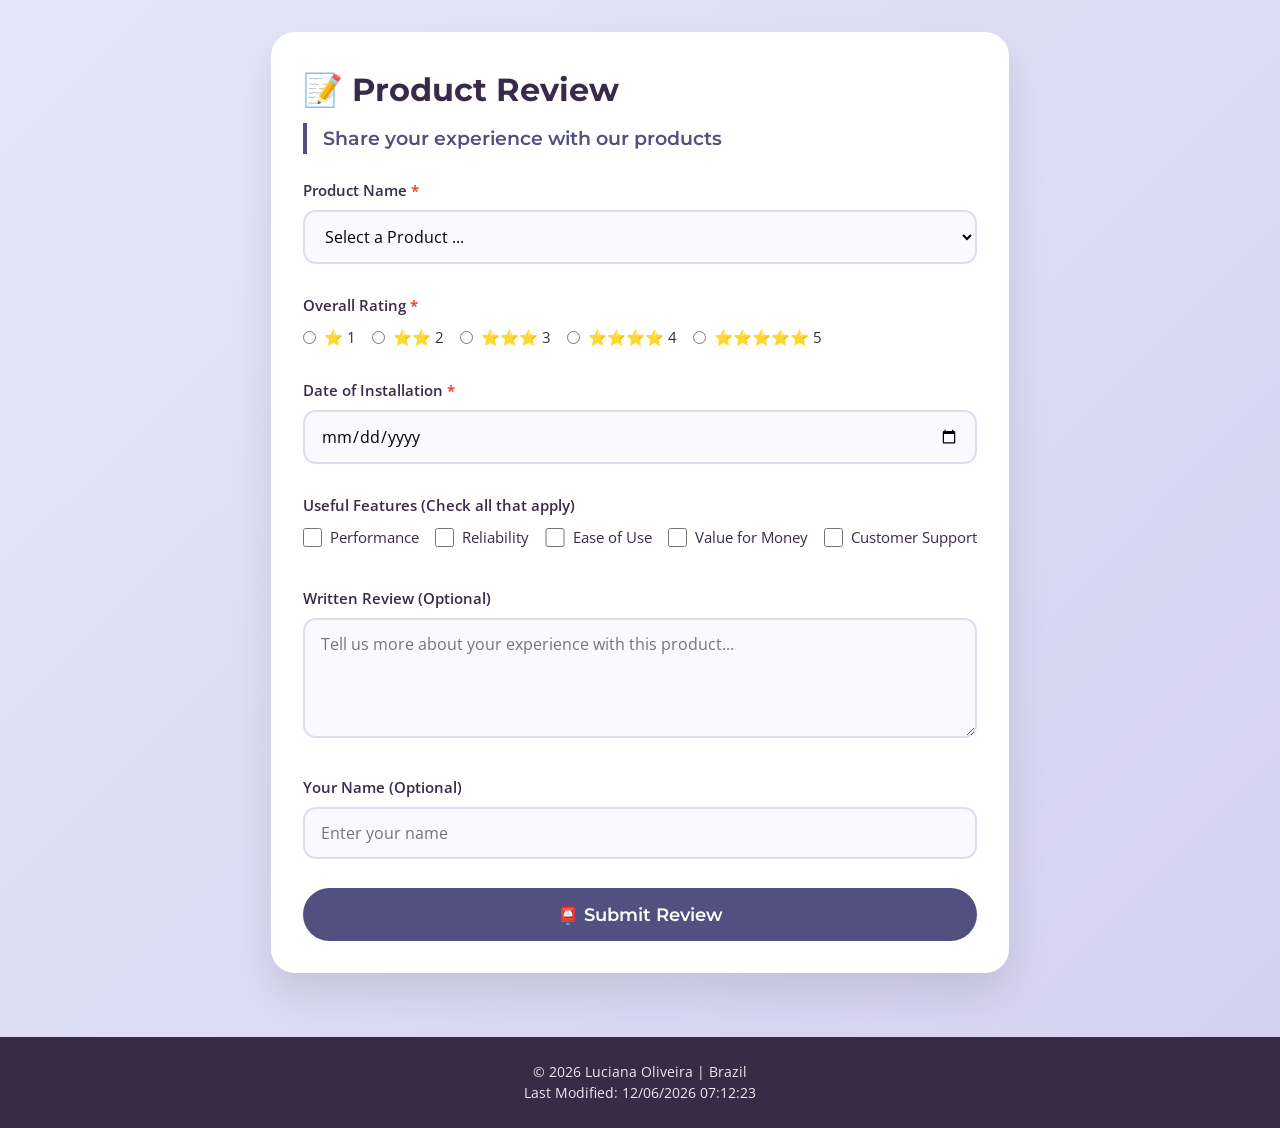
==== form.html @ 60aec1c1 "Week 05 Product Review Form -First Commit" ====
<!DOCTYPE html>
<html lang="en">
<head>
    <meta charset="UTF-8">
    <meta name="viewport" content="width=device-width, initial-scale=1.0">
    <meta name="author" content="Luciana Oliveira">
    <meta name="description" content="Product review form - Share your feedback on our featured products">
    <title>The Right City | Product Review Form</title>
    <link rel="preconnect" href="https://fonts.googleapis.com">
    <link rel="preconnect" href="https://fonts.gstatic.com" crossorigin>
    <link href="https://fonts.googleapis.com/css2?family=Montserrat:wght@400;500;600;700;800&family=Open+Sans:wght@400;500;600;700&display=swap" rel="stylesheet">
    <link rel="stylesheet" href="styles/form.css">
</head>
<body>
    <main class="container">
        <div class="form-card">
            <h1>📝 Product Review</h1>
            <h2>Share your experience with our products</h2>
            
            <form id="reviewForm" method="get" action="review.html">
                <!-- Product Name - Select element -->
                <div class="form-group">
                    <label for="productName" class="required-label">Product Name</label>
                    <select id="productName" name="productName" required>
                        <option value="" disabled selected>Select a Product ...</option>
                    </select>
                </div>
                
                <!-- Overall Rating - Radio buttons (1-5 stars) -->
                <div class="form-group">
                    <label class="required-label">Overall Rating</label>
                    <div class="rating-simple">
                        <label class="rating-option">
                            <input type="radio" name="rating" value="1" required> ⭐ 1
                        </label>
                        <label class="rating-option">
                            <input type="radio" name="rating" value="2"> ⭐⭐ 2
                        </label>
                        <label class="rating-option">
                            <input type="radio" name="rating" value="3"> ⭐⭐⭐ 3
                        </label>
                        <label class="rating-option">
                            <input type="radio" name="rating" value="4"> ⭐⭐⭐⭐ 4
                        </label>
                        <label class="rating-option">
                            <input type="radio" name="rating" value="5"> ⭐⭐⭐⭐⭐ 5
                        </label>
                    </div>
                </div>
                
                <!-- Date of Installation -->
                <div class="form-group">
                    <label for="installDate" class="required-label">Date of Installation</label>
                    <input type="date" id="installDate" name="installDate" required>
                </div>
                
                <!-- Useful Features - Checkboxes -->
                <div class="form-group">
                    <label>Useful Features (Check all that apply)</label>
                    <div class="checkbox-group">
                        <label class="checkbox-option">
                            <input type="checkbox" id="featurePerformance" name="features" value="performance">
                            <span>Performance</span>
                        </label>
                        <label class="checkbox-option">
                            <input type="checkbox" id="featureReliability" name="features" value="reliability">
                            <span>Reliability</span>
                        </label>
                        <label class="checkbox-option">
                            <input type="checkbox" id="featureEaseOfUse" name="features" value="easeOfUse">
                            <span>Ease of Use</span>
                        </label>
                        <label class="checkbox-option">
                            <input type="checkbox" id="featureValue" name="features" value="value">
                            <span>Value for Money</span>
                        </label>
                        <label class="checkbox-option">
                            <input type="checkbox" id="featureSupport" name="features" value="support">
                            <span>Customer Support</span>
                        </label>
                    </div>
                </div>
                
                <!-- Written Review - Textarea -->
                <div class="form-group">
                    <label for="writtenReview">Written Review (Optional)</label>
                    <textarea id="writtenReview" name="writtenReview" placeholder="Tell us more about your experience with this product..."></textarea>
                </div>
                
                <!-- User Name - Text input -->
                <div class="form-group">
                    <label for="userName">Your Name (Optional)</label>
                    <input type="text" id="userName" name="userName" placeholder="Enter your name">
                </div>
                
                <!-- Submit Button -->
                <button type="submit" class="submit-btn">📮 Submit Review</button>
            </form>
        </div>
    </main>
    
    <footer>
        <p>&copy; <span id="currentyear"></span> Luciana Oliveira | Brazil</p>
        <p id="lastModified"></p>
    </footer>
    
    <script src="scripts/form.js"></script>
</body>
</html>
---- styles/form.css ----
/* The Right City - Product Review Form Styles */
/* Color Scheme: #524F81 (primary), #392A48 (secondary), #E6E6FA (background) */

* {
    margin: 0;
    padding: 0;
    box-sizing: border-box;
}

body {
    font-family: 'Open Sans', sans-serif;
    background: linear-gradient(135deg, #E6E6FA 0%, #d4d0f0 100%);
    color: #1E1A2F;
    line-height: 1.6;
    min-height: 100vh;
    display: flex;
    flex-direction: column;
}

/* Typography */
h1, h2, h3, .nav-links a, .btn, .logo {
    font-family: 'Montserrat', sans-serif;
}

h1 {
    font-size: 2rem;
    font-weight: 700;
    color: #392A48;
    margin-bottom: 0.5rem;
}

h2 {
    font-size: 1.2rem;
    font-weight: 600;
    color: #524F81;
    margin-bottom: 1.5rem;
    border-left: 4px solid #524F81;
    padding-left: 1rem;
}

/* Container */
.container {
    max-width: 800px;
    margin: 2rem auto;
    padding: 0 1.5rem;
    flex: 1;
}

/* Form Card */
.form-card {
    background: #FFFFFF;
    border-radius: 1.5rem;
    box-shadow: 0 20px 40px rgba(0, 0, 0, 0.1);
    overflow: hidden;
    padding: 2rem;
}

/* Form Groups */
.form-group {
    margin-bottom: 1.8rem;
}

label {
    display: block;
    font-weight: 600;
    color: #392A48;
    margin-bottom: 0.5rem;
    font-size: 0.95rem;
}

.required-label::after {
    content: " *";
    color: #e74c3c;
    font-weight: bold;
}

/* Select and Input Styles */
select, input[type="text"], input[type="date"], textarea {
    width: 100%;
    padding: 0.8rem 1rem;
    border: 2px solid #e0daf5;
    border-radius: 0.8rem;
    font-family: 'Open Sans', sans-serif;
    font-size: 1rem;
    transition: all 0.3s ease;
    background-color: #F9F9FF;
}

select:focus, input:focus, textarea:focus {
    outline: none;
    border-color: #524F81;
    box-shadow: 0 0 0 3px rgba(82, 79, 129, 0.1);
}

/* Radio Group (Star Rating) */
.rating-simple {
    display: flex;
    gap: 1rem;
    flex-wrap: wrap;
    align-items: center;
}

.rating-simple label {
    display: inline-flex;
    align-items: center;
    gap: 0.3rem;
    font-weight: normal;
    cursor: pointer;
    margin-bottom: 0;
}

.rating-simple input {
    width: auto;
    margin-right: 0.2rem;
}

/* Checkbox Group */
.checkbox-group {
    display: flex;
    flex-wrap: wrap;
    gap: 1rem;
    margin-top: 0.5rem;
}

.checkbox-option {
    display: flex;
    align-items: center;
    gap: 0.5rem;
    cursor: pointer;
}

.checkbox-option input {
    width: 1.2rem;
    height: 1.2rem;
    cursor: pointer;
    accent-color: #524F81;
}

.checkbox-option span {
    margin-bottom: 0;
    font-weight: normal;
    cursor: pointer;
}

/* Textarea */
textarea {
    resize: vertical;
    min-height: 120px;
}

/* Submit Button */
.submit-btn {
    background: #524F81;
    color: white;
    border: none;
    padding: 1rem 2rem;
    font-size: 1.1rem;
    font-weight: 600;
    border-radius: 2rem;
    cursor: pointer;
    width: 100%;
    transition: all 0.3s ease;
    font-family: 'Montserrat', sans-serif;
}

.submit-btn:hover {
    background: #3f3c6a;
    transform: translateY(-2px);
    box-shadow: 0 5px 15px rgba(82, 79, 129, 0.3);
}

/* Footer */
footer {
    background: #392A48;
    color: white;
    text-align: center;
    padding: 1.5rem;
    margin-top: 2rem;
}

footer p {
    font-size: 0.85rem;
    opacity: 0.9;
}

/* Review Page Styles */
.review-card {
    text-align: center;
    padding: 2rem;
}

.review-card .success-icon {
    font-size: 4rem;
    margin-bottom: 1rem;
}

.review-card h2 {
    border-left: none;
    text-align: center;
    padding-left: 0;
}

.review-stats {
    background: #E6E6FA;
    padding: 1rem;
    border-radius: 1rem;
    margin: 1.5rem 0;
    text-align: center;
}

.review-stats .counter {
    font-size: 2.5rem;
    font-weight: 800;
    color: #524F81;
}

.btn-back {
    display: inline-block;
    background: #524F81;
    color: white;
    text-decoration: none;
    padding: 0.8rem 1.8rem;
    border-radius: 2rem;
    font-weight: 600;
    margin-top: 1rem;
    transition: all 0.3s;
}

.btn-back:hover {
    background: #3f3c6a;
    transform: translateY(-2px);
}

/* Responsive */
@media (max-width: 768px) {
    .container {
        margin: 1rem auto;
        padding: 0 1rem;
    }
    
    .form-card {
        padding: 1.5rem;
    }
    
    h1 {
        font-size: 1.5rem;
    }
    
    .rating-simple {
        gap: 0.8rem;
    }
    
    .checkbox-group {
        flex-direction: column;
        gap: 0.5rem;
    }
}

/* Accessibility - Focus visible */
:focus-visible {
    outline: 3px solid #524F81;
    outline-offset: 2px;
}
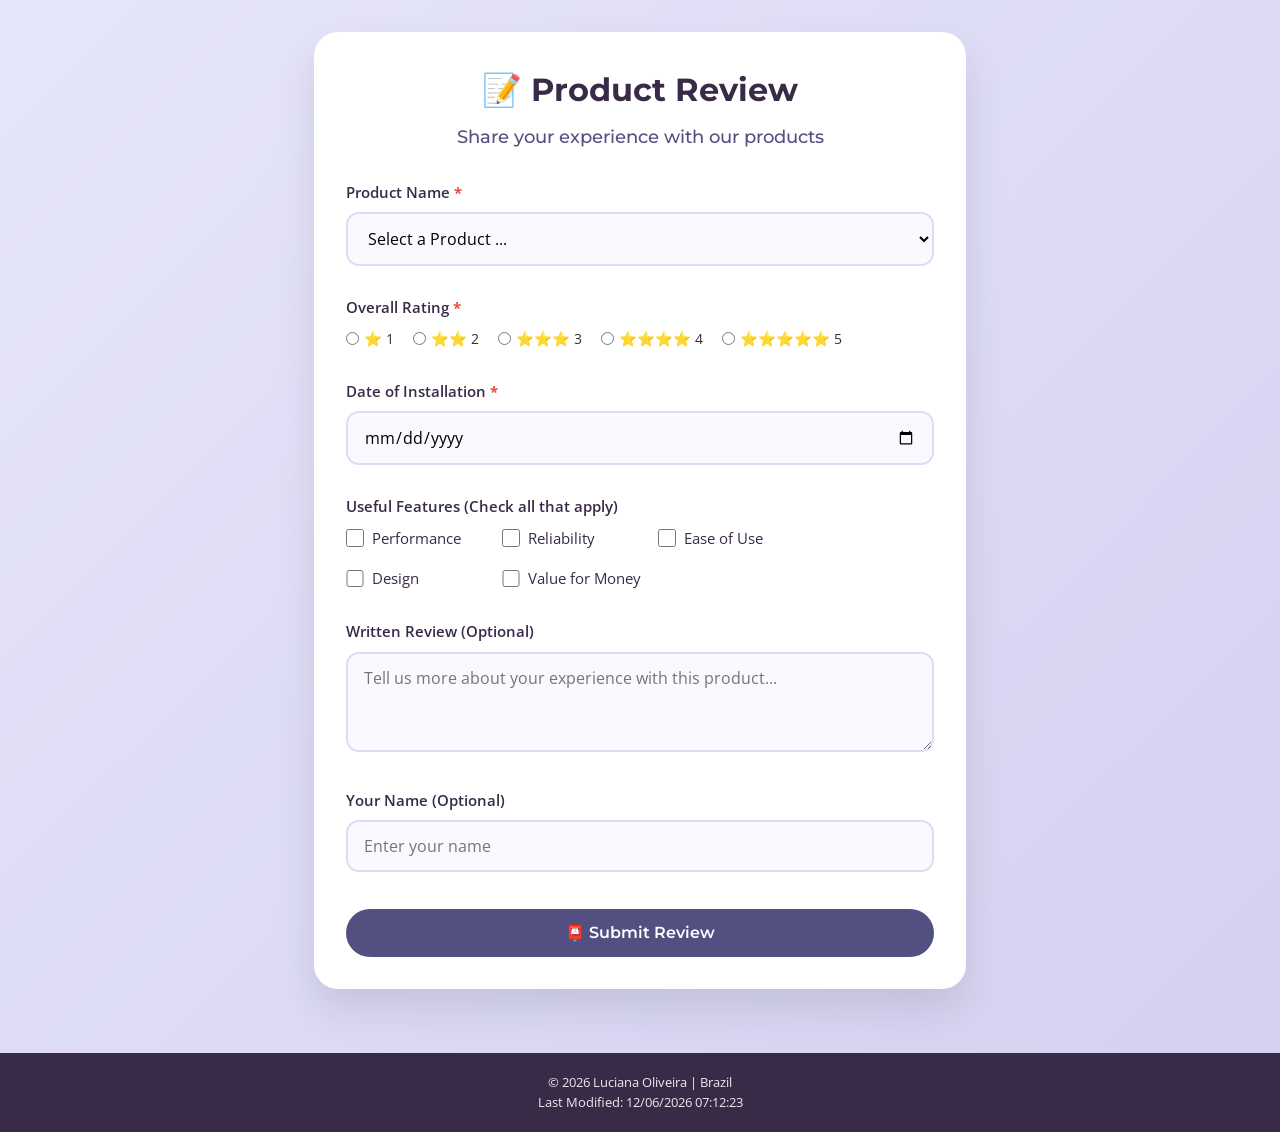
==== commit 9592810d: "Week 05 Product Review - Fixed audit tool errors" ====
--- a/form.html
+++ b/form.html
@@ -4,8 +4,8 @@
     <meta charset="UTF-8">
     <meta name="viewport" content="width=device-width, initial-scale=1.0">
     <meta name="author" content="Luciana Oliveira">
-    <meta name="description" content="Product review form - Share your feedback on our featured products">
-    <title>The Right City | Product Review Form</title>
+    <meta name="description" content="Product review form - Share your feedback on our products">
+    <title>Product Review Form</title>
     <link rel="preconnect" href="https://fonts.googleapis.com">
     <link rel="preconnect" href="https://fonts.gstatic.com" crossorigin>
     <link href="https://fonts.googleapis.com/css2?family=Montserrat:wght@400;500;600;700;800&family=Open+Sans:wght@400;500;600;700&display=swap" rel="stylesheet">
@@ -30,21 +30,26 @@
                 <div class="form-group">
                     <label class="required-label">Overall Rating</label>
                     <div class="rating-simple">
-                        <label class="rating-option">
-                            <input type="radio" name="rating" value="1" required> ⭐ 1
-                        </label>
-                        <label class="rating-option">
-                            <input type="radio" name="rating" value="2"> ⭐⭐ 2
-                        </label>
-                        <label class="rating-option">
-                            <input type="radio" name="rating" value="3"> ⭐⭐⭐ 3
-                        </label>
-                        <label class="rating-option">
-                            <input type="radio" name="rating" value="4"> ⭐⭐⭐⭐ 4
-                        </label>
-                        <label class="rating-option">
-                            <input type="radio" name="rating" value="5"> ⭐⭐⭐⭐⭐ 5
-                        </label>
+                        <div class="rating-item">
+                            <input type="radio" id="rating1" name="rating" value="1" required>
+                            <label for="rating1">⭐ 1</label>
+                        </div>
+                        <div class="rating-item">
+                            <input type="radio" id="rating2" name="rating" value="2" required>
+                            <label for="rating2">⭐⭐ 2</label>
+                        </div>
+                        <div class="rating-item">
+                            <input type="radio" id="rating3" name="rating" value="3" required>
+                            <label for="rating3">⭐⭐⭐ 3</label>
+                        </div>
+                        <div class="rating-item">
+                            <input type="radio" id="rating4" name="rating" value="4" required>
+                            <label for="rating4">⭐⭐⭐⭐ 4</label>
+                        </div>
+                        <div class="rating-item">
+                            <input type="radio" id="rating5" name="rating" value="5" required>
+                            <label for="rating5">⭐⭐⭐⭐⭐ 5</label>
+                        </div>
                     </div>
                 </div>
                 
@@ -58,26 +63,26 @@
                 <div class="form-group">
                     <label>Useful Features (Check all that apply)</label>
                     <div class="checkbox-group">
-                        <label class="checkbox-option">
+                        <div class="checkbox-option">
                             <input type="checkbox" id="featurePerformance" name="features" value="performance">
-                            <span>Performance</span>
-                        </label>
-                        <label class="checkbox-option">
+                            <label for="featurePerformance">Performance</label>
+                        </div>
+                        <div class="checkbox-option">
                             <input type="checkbox" id="featureReliability" name="features" value="reliability">
-                            <span>Reliability</span>
-                        </label>
-                        <label class="checkbox-option">
+                            <label for="featureReliability">Reliability</label>
+                        </div>
+                        <div class="checkbox-option">
                             <input type="checkbox" id="featureEaseOfUse" name="features" value="easeOfUse">
-                            <span>Ease of Use</span>
-                        </label>
-                        <label class="checkbox-option">
+                            <label for="featureEaseOfUse">Ease of Use</label>
+                        </div>
+                        <div class="checkbox-option">
+                            <input type="checkbox" id="featureDesign" name="features" value="design">
+                            <label for="featureDesign">Design</label>
+                        </div>
+                        <div class="checkbox-option">
                             <input type="checkbox" id="featureValue" name="features" value="value">
-                            <span>Value for Money</span>
-                        </label>
-                        <label class="checkbox-option">
-                            <input type="checkbox" id="featureSupport" name="features" value="support">
-                            <span>Customer Support</span>
-                        </label>
+                            <label for="featureValue">Value for Money</label>
+                        </div>
                     </div>
                 </div>
                 
--- a/styles/form.css
+++ b/styles/form.css
@@ -1,4 +1,4 @@
-/* The Right City - Product Review Form Styles */
+/* Product Review Form Styles */
 /* Color Scheme: #524F81 (primary), #392A48 (secondary), #E6E6FA (background) */
 
 * {
@@ -18,7 +18,7 @@
 }
 
 /* Typography */
-h1, h2, h3, .nav-links a, .btn, .logo {
+h1, h2, h3, .btn {
     font-family: 'Montserrat', sans-serif;
 }
 
@@ -27,20 +27,22 @@
     font-weight: 700;
     color: #392A48;
     margin-bottom: 0.5rem;
+    text-align: center;
 }
 
 h2 {
-    font-size: 1.2rem;
-    font-weight: 600;
+    font-size: 1.1rem;
+    font-weight: 500;
     color: #524F81;
-    margin-bottom: 1.5rem;
-    border-left: 4px solid #524F81;
-    padding-left: 1rem;
+    margin-bottom: 1.8rem;
+    text-align: center;
+    border-left: none;
+    padding-left: 0;
 }
 
 /* Container */
 .container {
-    max-width: 800px;
+    max-width: 700px;
     margin: 2rem auto;
     padding: 0 1.5rem;
     flex: 1;
@@ -95,23 +97,29 @@
 /* Radio Group (Star Rating) */
 .rating-simple {
     display: flex;
-    gap: 1rem;
+    gap: 1.2rem;
     flex-wrap: wrap;
     align-items: center;
 }
 
-.rating-simple label {
+.rating-item {
     display: inline-flex;
     align-items: center;
     gap: 0.3rem;
+}
+
+.rating-item input {
+    width: auto;
+    margin: 0;
+    cursor: pointer;
+}
+
+.rating-item label {
+    margin-bottom: 0;
     font-weight: normal;
     cursor: pointer;
-    margin-bottom: 0;
-}
-
-.rating-simple input {
-    width: auto;
-    margin-right: 0.2rem;
+    color: #392A48;
+    font-size: 0.9rem;
 }
 
 /* Checkbox Group */
@@ -127,25 +135,28 @@
     align-items: center;
     gap: 0.5rem;
     cursor: pointer;
+    min-width: 140px;
 }
 
 .checkbox-option input {
-    width: 1.2rem;
-    height: 1.2rem;
+    width: 1.1rem;
+    height: 1.1rem;
     cursor: pointer;
     accent-color: #524F81;
-}
-
-.checkbox-option span {
+    margin: 0;
+}
+
+.checkbox-option label {
     margin-bottom: 0;
     font-weight: normal;
     cursor: pointer;
+    color: #392A48;
 }
 
 /* Textarea */
 textarea {
     resize: vertical;
-    min-height: 120px;
+    min-height: 100px;
 }
 
 /* Submit Button */
@@ -153,14 +164,15 @@
     background: #524F81;
     color: white;
     border: none;
-    padding: 1rem 2rem;
-    font-size: 1.1rem;
+    padding: 0.9rem 2rem;
+    font-size: 1rem;
     font-weight: 600;
     border-radius: 2rem;
     cursor: pointer;
     width: 100%;
     transition: all 0.3s ease;
     font-family: 'Montserrat', sans-serif;
+    margin-top: 0.5rem;
 }
 
 .submit-btn:hover {
@@ -174,12 +186,12 @@
     background: #392A48;
     color: white;
     text-align: center;
-    padding: 1.5rem;
+    padding: 1.2rem;
     margin-top: 2rem;
 }
 
 footer p {
-    font-size: 0.85rem;
+    font-size: 0.8rem;
     opacity: 0.9;
 }
 
@@ -195,14 +207,14 @@
 }
 
 .review-card h2 {
-    border-left: none;
-    text-align: center;
-    padding-left: 0;
+    text-align: center;
+    color: #524F81;
+    font-weight: 500;
 }
 
 .review-stats {
     background: #E6E6FA;
-    padding: 1rem;
+    padding: 1.2rem;
     border-radius: 1rem;
     margin: 1.5rem 0;
     text-align: center;
@@ -219,11 +231,12 @@
     background: #524F81;
     color: white;
     text-decoration: none;
-    padding: 0.8rem 1.8rem;
+    padding: 0.7rem 1.5rem;
     border-radius: 2rem;
     font-weight: 600;
     margin-top: 1rem;
     transition: all 0.3s;
+    font-family: 'Montserrat', sans-serif;
 }
 
 .btn-back:hover {
@@ -232,14 +245,14 @@
 }
 
 /* Responsive */
-@media (max-width: 768px) {
+@media (max-width: 600px) {
     .container {
         margin: 1rem auto;
         padding: 0 1rem;
     }
     
     .form-card {
-        padding: 1.5rem;
+        padding: 1.2rem;
     }
     
     h1 {
@@ -247,12 +260,20 @@
     }
     
     .rating-simple {
-        gap: 0.8rem;
+        gap: 0.6rem;
+    }
+    
+    .rating-item label {
+        font-size: 0.8rem;
     }
     
     .checkbox-group {
         flex-direction: column;
-        gap: 0.5rem;
+        gap: 0.6rem;
+    }
+    
+    .checkbox-option {
+        min-width: auto;
     }
 }
 
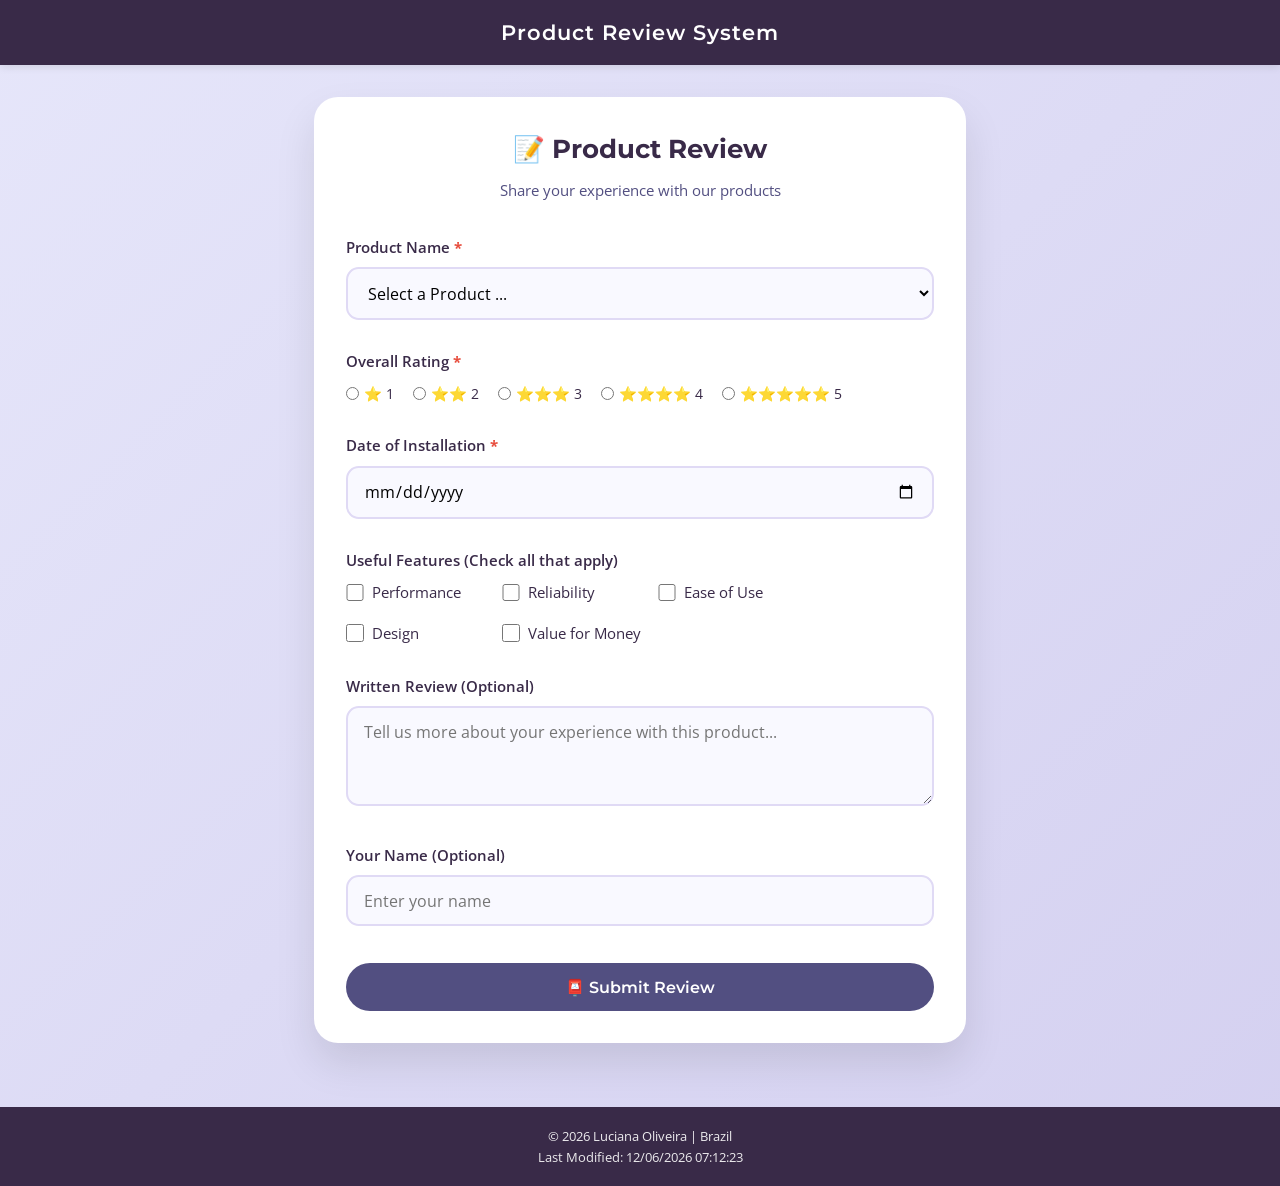
==== commit 20ecb5a4: "Week 05 Product Review - Fixed header error" ====
--- a/form.html
+++ b/form.html
@@ -12,10 +12,17 @@
     <link rel="stylesheet" href="styles/form.css">
 </head>
 <body>
+    <!-- Header element - required by validator, minimal design -->
+    <header>
+        <div class="header-container">
+            <h1 class="header-title">Product Review System</h1>
+        </div>
+    </header>
+
     <main class="container">
         <div class="form-card">
-            <h1>📝 Product Review</h1>
-            <h2>Share your experience with our products</h2>
+            <h2>📝 Product Review</h2>
+            <p class="subtitle">Share your experience with our products</p>
             
             <form id="reviewForm" method="get" action="review.html">
                 <!-- Product Name - Select element -->
--- a/styles/form.css
+++ b/styles/form.css
@@ -17,27 +17,47 @@
     flex-direction: column;
 }
 
+/* Header Styles */
+header {
+    background: #392A48;
+    padding: 1rem 2rem;
+    box-shadow: 0 2px 8px rgba(0, 0, 0, 0.1);
+}
+
+.header-container {
+    max-width: 700px;
+    margin: 0 auto;
+    text-align: center;
+}
+
+.header-title {
+    font-size: 1.3rem;
+    font-weight: 600;
+    color: white;
+    margin: 0;
+    letter-spacing: 1px;
+}
+
 /* Typography */
 h1, h2, h3, .btn {
     font-family: 'Montserrat', sans-serif;
 }
 
-h1 {
-    font-size: 2rem;
+h2 {
+    font-size: 1.6rem;
     font-weight: 700;
     color: #392A48;
     margin-bottom: 0.5rem;
     text-align: center;
-}
-
-h2 {
-    font-size: 1.1rem;
-    font-weight: 500;
-    color: #524F81;
-    margin-bottom: 1.8rem;
-    text-align: center;
     border-left: none;
     padding-left: 0;
+}
+
+.subtitle {
+    text-align: center;
+    color: #524F81;
+    margin-bottom: 2rem;
+    font-size: 0.95rem;
 }
 
 /* Container */
@@ -204,12 +224,6 @@
 .review-card .success-icon {
     font-size: 4rem;
     margin-bottom: 1rem;
-}
-
-.review-card h2 {
-    text-align: center;
-    color: #524F81;
-    font-weight: 500;
 }
 
 .review-stats {
@@ -255,8 +269,12 @@
         padding: 1.2rem;
     }
     
-    h1 {
-        font-size: 1.5rem;
+    h2 {
+        font-size: 1.3rem;
+    }
+    
+    .header-title {
+        font-size: 1.1rem;
     }
     
     .rating-simple {
